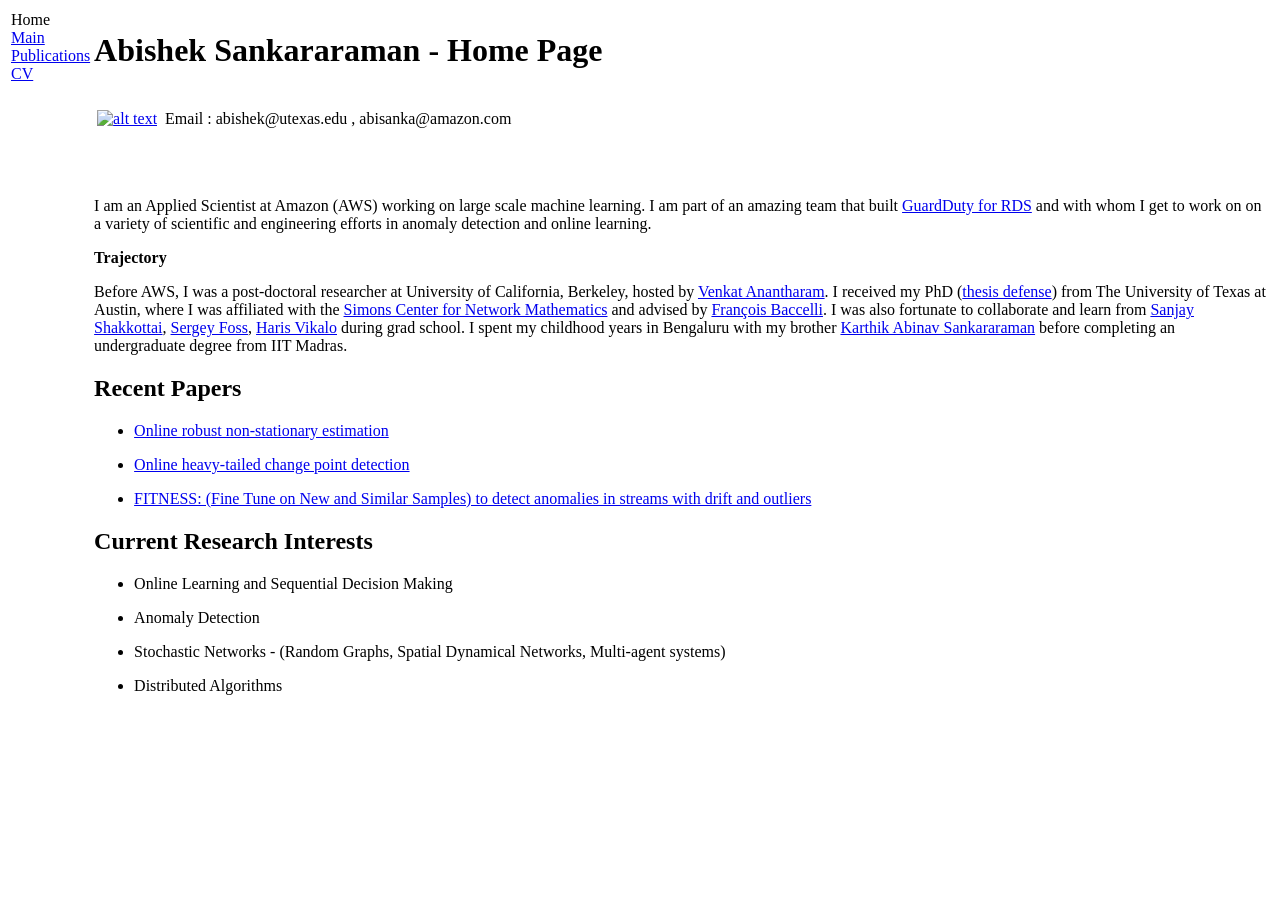
==== index.html @ 53f85225 "cv2024" ====
<!DOCTYPE html PUBLIC "-//W3C//DTD XHTML 1.1//EN"
  "http://www.w3.org/TR/xhtml11/DTD/xhtml11.dtd">
<html xmlns="http://www.w3.org/1999/xhtml" xml:lang="en">
<head>
<meta name="generator" content="jemdoc, see http://jemdoc.jaboc.net/" />
<meta http-equiv="Content-Type" content="text/html;charset=utf-8" />
<link rel="stylesheet" href="jemdoc.css" type="text/css" />
<title>Abishek Sankararaman - Home Page</title>
</head>
<body>
<script type="text/javascript">
var gaJsHost = (("https:" == document.location.protocol) ? "https://ssl." : "http://www.");
document.write(unescape("%3Cscript src='" + gaJsHost + "google-analytics.com/ga.js' type='text/javascript'%3E%3C/script%3E"));
</script>
<script type="text/javascript">
try {
    var pageTracker = _gat._getTracker("UA-58526643-1");
    pageTracker._trackPageview();
} catch(err) {}</script>
<table summary="Table for page layout." id="tlayout">
<tr valign="top">
<td id="layout-menu">
<div class="menu-category">Home</div>
<div class="menu-item"><a href="index.html" class="current">Main</a></div>
<div class="menu-item"><a href="pubs_by_year.html">Publications</a></div>
<div class="menu-item"><a href="CV_Abishek_Sankararaman_May_2024.pdf">CV</a></div>
</td>
<td id="layout-content">
<div id="toptitle">
<h1>Abishek Sankararaman - Home Page</h1>
<div id="subtitle"></div>
</div>
<table class="imgtable"><tr><td>
<a href="IMGLINKTARGET"><img src="jan20.jpg" alt="alt text" width="265px" height="250px" /></a>&nbsp;</td>
<td align="left"><p>Email : abishek@utexas.edu , abisanka@amazon.com</p>
</td></tr></table>
<p><br /></p>
<p>I am an Applied Scientist at Amazon (AWS) working on large scale machine learning. I am part of an amazing team that built <a href="https://docs.aws.amazon.com/guardduty/latest/ug/rds-protection.html">GuardDuty for RDS</a> and with whom I get to work on on a variety of scientific and engineering efforts in anomaly detection and online learning. <br /></p>
<p><b>Trajectory</b> <br /></p>
<p>Before AWS, I was a  post-doctoral researcher at University of California, Berkeley, hosted by <a href="https://people.eecs.berkeley.edu/~ananth/?_ga=2.265916295.944206018.1658767219-220427129.1570763517">Venkat Anantharam</a>. I received my PhD (<a href="defense_slides.pdf">thesis defense</a>) from The University of Texas at Austin, where  I was affiliated with the <a href="https://www.ma.utexas.edu/simons/">Simons Center for Network Mathematics</a> and advised by <a href="http://www.ma.utexas.edu/users/baccelli/">François Baccelli</a>. I was also fortunate to collaborate and learn from <a href="https://sites.google.com/view/sanjay-shakkottai/home">Sanjay Shakkottai</a>, <a href="https://researchportal.hw.ac.uk/en/persons/sergey-foss">Sergey Foss</a>, <a href="http://users.ece.utexas.edu/~hvikalo/">Haris Vikalo</a> during grad school. I spent my childhood years in Bengaluru with my brother <a href="http://karthikabinavs.xyz/">Karthik Abinav Sankararaman</a> before completing an undergraduate degree from IIT Madras.</p>
<h2>Recent Papers</h2>
<ul>
<li><p><a href="online_estimation.pdf">Online robust non-stationary estimation</a></p>
</li>
<li><p><a href="ocpd.pdf">Online heavy-tailed change point detection</a></p>
</li>
<li><p><a href="fitness_ad.pdf">FITNESS: (Fine Tune on New and Similar Samples) to detect anomalies in streams with drift and outliers</a></p>
</li>
</ul>
<h2>Current Research Interests</h2>
<ul>
<li><p>Online Learning and Sequential Decision Making</p>
</li>
<li><p>Anomaly Detection</p>
</li>
<li><p>Stochastic Networks - (Random Graphs, Spatial Dynamical Networks, Multi-agent systems)</p>
</li>
<li><p>Distributed Algorithms</p>
</li>
</ul>
</td>
</tr>
</table>
</body>
</html>
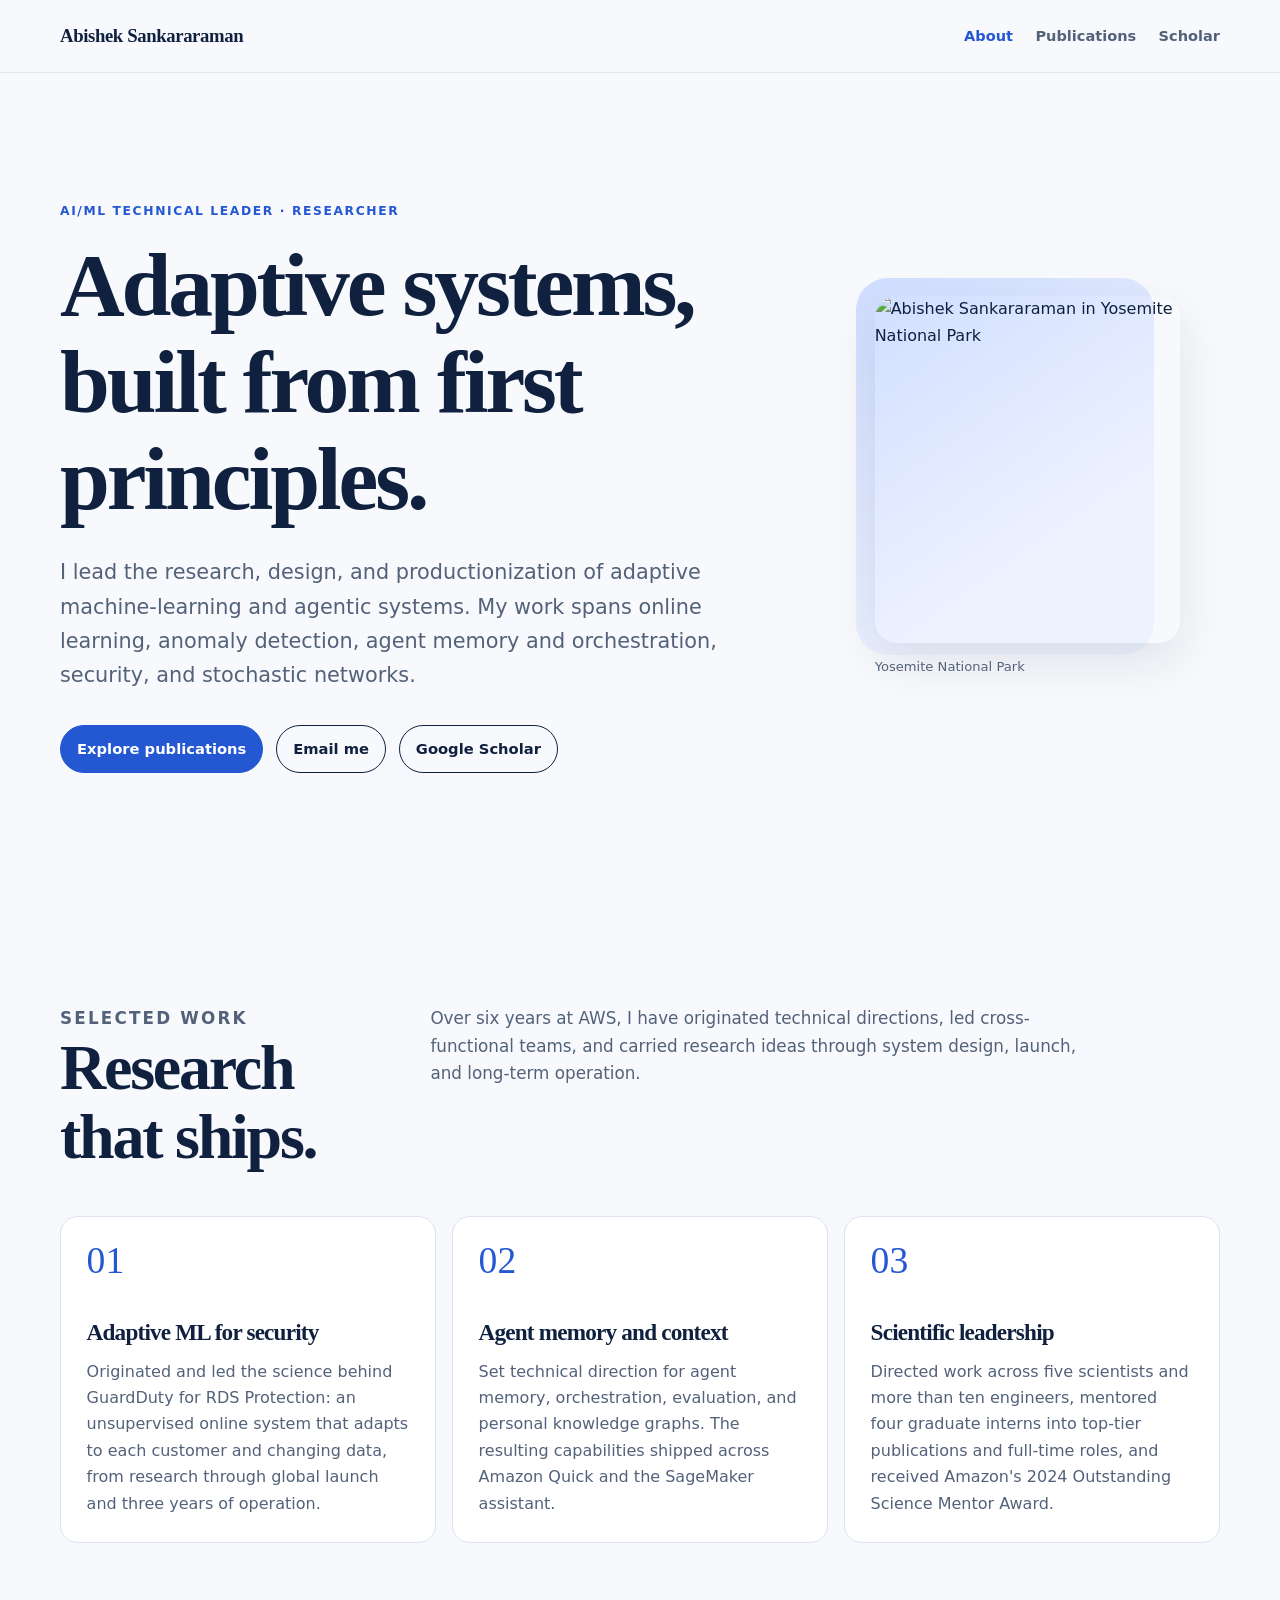
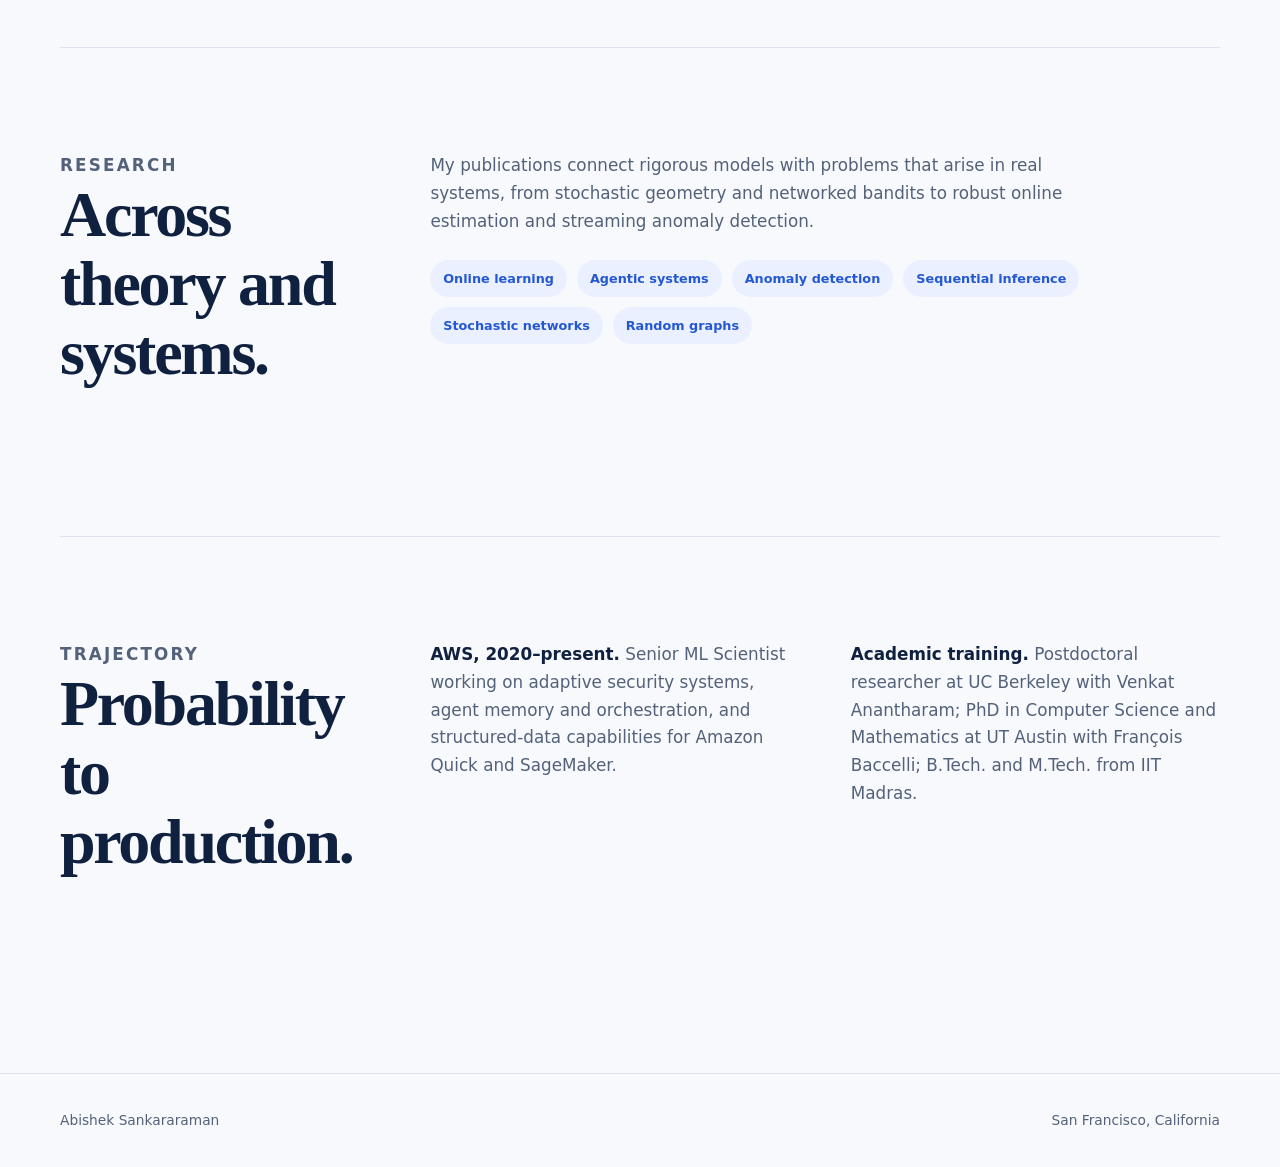
==== commit 0003e0b8: "Redesign site and update publications" ====
--- a/index.html
+++ b/index.html
@@ -1,65 +1,108 @@
-<!DOCTYPE html PUBLIC "-//W3C//DTD XHTML 1.1//EN"
-  "http://www.w3.org/TR/xhtml11/DTD/xhtml11.dtd">
-<html xmlns="http://www.w3.org/1999/xhtml" xml:lang="en">
+<!doctype html>
+<html lang="en">
 <head>
-<meta name="generator" content="jemdoc, see http://jemdoc.jaboc.net/" />
-<meta http-equiv="Content-Type" content="text/html;charset=utf-8" />
-<link rel="stylesheet" href="jemdoc.css" type="text/css" />
-<title>Abishek Sankararaman - Home Page</title>
+  <meta charset="utf-8">
+  <meta name="viewport" content="width=device-width, initial-scale=1">
+  <meta name="description" content="Abishek Sankararaman is an AI/ML technical leader working on adaptive learning, agentic systems, security, and stochastic networks.">
+  <title>Abishek Sankararaman</title>
+  <link rel="stylesheet" href="styles.css">
 </head>
 <body>
-<script type="text/javascript">
-var gaJsHost = (("https:" == document.location.protocol) ? "https://ssl." : "http://www.");
-document.write(unescape("%3Cscript src='" + gaJsHost + "google-analytics.com/ga.js' type='text/javascript'%3E%3C/script%3E"));
-</script>
-<script type="text/javascript">
-try {
-    var pageTracker = _gat._getTracker("UA-58526643-1");
-    pageTracker._trackPageview();
-} catch(err) {}</script>
-<table summary="Table for page layout." id="tlayout">
-<tr valign="top">
-<td id="layout-menu">
-<div class="menu-category">Home</div>
-<div class="menu-item"><a href="index.html" class="current">Main</a></div>
-<div class="menu-item"><a href="pubs_by_year.html">Publications</a></div>
-<div class="menu-item"><a href="CV_Abishek_Sankararaman_May_2024.pdf">CV</a></div>
-</td>
-<td id="layout-content">
-<div id="toptitle">
-<h1>Abishek Sankararaman - Home Page</h1>
-<div id="subtitle"></div>
-</div>
-<table class="imgtable"><tr><td>
-<a href="IMGLINKTARGET"><img src="jan20.jpg" alt="alt text" width="265px" height="250px" /></a>&nbsp;</td>
-<td align="left"><p>Email : abishek@utexas.edu , abisanka@amazon.com</p>
-</td></tr></table>
-<p><br /></p>
-<p>I am an Applied Scientist at Amazon (AWS) working on large scale machine learning. I am part of an amazing team that built <a href="https://docs.aws.amazon.com/guardduty/latest/ug/rds-protection.html">GuardDuty for RDS</a> and with whom I get to work on on a variety of scientific and engineering efforts in anomaly detection and online learning. <br /></p>
-<p><b>Trajectory</b> <br /></p>
-<p>Before AWS, I was a  post-doctoral researcher at University of California, Berkeley, hosted by <a href="https://people.eecs.berkeley.edu/~ananth/?_ga=2.265916295.944206018.1658767219-220427129.1570763517">Venkat Anantharam</a>. I received my PhD (<a href="defense_slides.pdf">thesis defense</a>) from The University of Texas at Austin, where  I was affiliated with the <a href="https://www.ma.utexas.edu/simons/">Simons Center for Network Mathematics</a> and advised by <a href="http://www.ma.utexas.edu/users/baccelli/">François Baccelli</a>. I was also fortunate to collaborate and learn from <a href="https://sites.google.com/view/sanjay-shakkottai/home">Sanjay Shakkottai</a>, <a href="https://researchportal.hw.ac.uk/en/persons/sergey-foss">Sergey Foss</a>, <a href="http://users.ece.utexas.edu/~hvikalo/">Haris Vikalo</a> during grad school. I spent my childhood years in Bengaluru with my brother <a href="http://karthikabinavs.xyz/">Karthik Abinav Sankararaman</a> before completing an undergraduate degree from IIT Madras.</p>
-<h2>Recent Papers</h2>
-<ul>
-<li><p><a href="online_estimation.pdf">Online robust non-stationary estimation</a></p>
-</li>
-<li><p><a href="ocpd.pdf">Online heavy-tailed change point detection</a></p>
-</li>
-<li><p><a href="fitness_ad.pdf">FITNESS: (Fine Tune on New and Similar Samples) to detect anomalies in streams with drift and outliers</a></p>
-</li>
-</ul>
-<h2>Current Research Interests</h2>
-<ul>
-<li><p>Online Learning and Sequential Decision Making</p>
-</li>
-<li><p>Anomaly Detection</p>
-</li>
-<li><p>Stochastic Networks - (Random Graphs, Spatial Dynamical Networks, Multi-agent systems)</p>
-</li>
-<li><p>Distributed Algorithms</p>
-</li>
-</ul>
-</td>
-</tr>
-</table>
+  <header class="site-header">
+    <nav class="nav" aria-label="Primary navigation">
+      <a class="wordmark" href="index.html">Abishek Sankararaman</a>
+      <div class="nav-links">
+        <a href="index.html" aria-current="page">About</a>
+        <a href="pubs_by_year.html">Publications</a>
+        <a class="scholar-link" href="https://scholar.google.com/citations?user=3T9FHn0AAAAJ&hl=en">Scholar</a>
+      </div>
+    </nav>
+  </header>
+
+  <main>
+    <section class="shell hero">
+      <div>
+        <p class="eyebrow">AI/ML technical leader · researcher</p>
+        <h1>Adaptive systems, built from first principles.</h1>
+        <p class="hero-copy">I lead the research, design, and productionization of adaptive machine-learning and agentic systems. My work spans online learning, anomaly detection, agent memory and orchestration, security, and stochastic networks.</p>
+        <div class="actions">
+          <a class="button primary" href="pubs_by_year.html">Explore publications</a>
+          <a class="button" href="mailto:abishek.90@gmail.com">Email me</a>
+          <a class="button" href="https://scholar.google.com/citations?user=3T9FHn0AAAAJ&hl=en">Google Scholar</a>
+        </div>
+      </div>
+      <figure class="portrait-wrap">
+        <img class="portrait" src="jan20.jpg" alt="Abishek Sankararaman in Yosemite National Park">
+        <figcaption class="portrait-note">Yosemite National Park</figcaption>
+      </figure>
+    </section>
+
+    <section class="shell section" id="work">
+      <div class="section-heading">
+        <div>
+          <p class="kicker">Selected work</p>
+          <h2>Research that ships.</h2>
+        </div>
+        <p>Over six years at AWS, I have originated technical directions, led cross-functional teams, and carried research ideas through system design, launch, and long-term operation.</p>
+      </div>
+      <div class="work-grid">
+        <article class="work-card">
+          <div class="number">01</div>
+          <h3>Adaptive ML for security</h3>
+          <p>Originated and led the science behind GuardDuty for RDS Protection: an unsupervised online system that adapts to each customer and changing data, from research through global launch and three years of operation.</p>
+        </article>
+        <article class="work-card">
+          <div class="number">02</div>
+          <h3>Agent memory and context</h3>
+          <p>Set technical direction for agent memory, orchestration, evaluation, and personal knowledge graphs. The resulting capabilities shipped across Amazon Quick and the SageMaker assistant.</p>
+        </article>
+        <article class="work-card">
+          <div class="number">03</div>
+          <h3>Scientific leadership</h3>
+          <p>Directed work across five scientists and more than ten engineers, mentored four graduate interns into top-tier publications and full-time roles, and received Amazon's 2024 Outstanding Science Mentor Award.</p>
+        </article>
+      </div>
+    </section>
+
+    <section class="shell section" id="research">
+      <div class="section-heading">
+        <div>
+          <p class="kicker">Research</p>
+          <h2>Across theory and systems.</h2>
+        </div>
+        <div>
+          <p>My publications connect rigorous models with problems that arise in real systems, from stochastic geometry and networked bandits to robust online estimation and streaming anomaly detection.</p>
+          <div class="research-strip" aria-label="Research interests" style="margin-top: 1.5rem">
+            <span>Online learning</span>
+            <span>Agentic systems</span>
+            <span>Anomaly detection</span>
+            <span>Sequential inference</span>
+            <span>Stochastic networks</span>
+            <span>Random graphs</span>
+          </div>
+        </div>
+      </div>
+    </section>
+
+    <section class="shell section" id="trajectory">
+      <div class="section-heading">
+        <div>
+          <p class="kicker">Trajectory</p>
+          <h2>Probability to production.</h2>
+        </div>
+        <div class="trajectory">
+          <p><strong>AWS, 2020–present.</strong> Senior ML Scientist working on adaptive security systems, agent memory and orchestration, and structured-data capabilities for Amazon Quick and SageMaker.</p>
+          <p><strong>Academic training.</strong> Postdoctoral researcher at UC Berkeley with Venkat Anantharam; PhD in Computer Science and Mathematics at UT Austin with François Baccelli; B.Tech. and M.Tech. from IIT Madras.</p>
+        </div>
+      </div>
+    </section>
+  </main>
+
+  <footer class="site-footer">
+    <div class="shell footer-inner">
+      <span>Abishek Sankararaman</span>
+      <span>San Francisco, California</span>
+    </div>
+  </footer>
 </body>
 </html>
--- a/styles.css
+++ b/styles.css
@@ -0,0 +1,406 @@
+:root {
+  --ink: #10213f;
+  --ink-soft: #53627a;
+  --paper: #f7f9fc;
+  --surface: #ffffff;
+  --line: #dce3ee;
+  --blue: #2458d3;
+  --blue-soft: #eaf0ff;
+  --navy: #09162d;
+  --max-width: 1160px;
+  --shadow: 0 18px 50px rgba(16, 33, 63, 0.1);
+}
+
+* { box-sizing: border-box; }
+
+html {
+  scroll-behavior: smooth;
+  scroll-padding-top: 6rem;
+}
+
+body {
+  margin: 0;
+  color: var(--ink);
+  background: var(--paper);
+  font-family: Inter, ui-sans-serif, system-ui, -apple-system, BlinkMacSystemFont, "Segoe UI", sans-serif;
+  font-size: 16px;
+  line-height: 1.65;
+}
+
+a { color: var(--blue); }
+
+a:hover { color: #163d9d; }
+
+.site-header {
+  position: sticky;
+  z-index: 10;
+  top: 0;
+  border-bottom: 1px solid rgba(220, 227, 238, 0.82);
+  background: rgba(247, 249, 252, 0.92);
+  backdrop-filter: blur(18px);
+}
+
+.nav {
+  display: flex;
+  align-items: center;
+  justify-content: space-between;
+  width: min(calc(100% - 2rem), var(--max-width));
+  min-height: 72px;
+  margin: 0 auto;
+}
+
+.wordmark {
+  color: var(--ink);
+  font-family: Georgia, "Times New Roman", serif;
+  font-size: 1.17rem;
+  font-weight: 700;
+  letter-spacing: -0.02em;
+  text-decoration: none;
+}
+
+.nav-links {
+  display: flex;
+  align-items: center;
+  gap: 1.4rem;
+}
+
+.nav-links a {
+  color: var(--ink-soft);
+  font-size: 0.91rem;
+  font-weight: 650;
+  text-decoration: none;
+}
+
+.nav-links a[aria-current="page"],
+.nav-links a:hover { color: var(--blue); }
+
+.shell {
+  width: min(calc(100% - 2rem), var(--max-width));
+  margin: 0 auto;
+}
+
+.hero {
+  display: grid;
+  grid-template-columns: minmax(0, 1.28fr) minmax(270px, 0.72fr);
+  gap: clamp(2rem, 7vw, 6rem);
+  align-items: center;
+  min-height: calc(100vh - 72px);
+  padding: 5.5rem 0;
+}
+
+.eyebrow,
+.kicker {
+  margin: 0 0 1rem;
+  color: var(--blue);
+  font-size: 0.77rem;
+  font-weight: 800;
+  letter-spacing: 0.13em;
+  text-transform: uppercase;
+}
+
+h1, h2, h3 {
+  font-family: Georgia, "Times New Roman", serif;
+  letter-spacing: -0.035em;
+  line-height: 1.08;
+}
+
+h1 {
+  max-width: 790px;
+  margin: 0;
+  font-size: clamp(3.2rem, 7vw, 6.4rem);
+  font-weight: 600;
+}
+
+.hero-copy {
+  max-width: 720px;
+  margin: 1.75rem 0 0;
+  color: var(--ink-soft);
+  font-size: clamp(1.08rem, 2vw, 1.3rem);
+  line-height: 1.65;
+}
+
+.actions {
+  display: flex;
+  flex-wrap: wrap;
+  gap: 0.8rem;
+  margin-top: 2rem;
+}
+
+.button {
+  display: inline-flex;
+  align-items: center;
+  justify-content: center;
+  min-height: 46px;
+  padding: 0.7rem 1rem;
+  border: 1px solid var(--ink);
+  border-radius: 999px;
+  color: var(--ink);
+  font-size: 0.92rem;
+  font-weight: 750;
+  text-decoration: none;
+}
+
+.button.primary {
+  border-color: var(--blue);
+  color: #fff;
+  background: var(--blue);
+}
+
+.button:hover {
+  color: #fff;
+  background: var(--ink);
+}
+
+.portrait-wrap { position: relative; }
+
+.portrait-wrap::before {
+  position: absolute;
+  inset: -1.15rem 1.6rem 1.4rem -1.15rem;
+  z-index: -1;
+  border-radius: 2rem;
+  background: linear-gradient(145deg, #cfddff, #edf2ff 70%);
+  content: "";
+}
+
+.portrait {
+  display: block;
+  width: 100%;
+  aspect-ratio: 0.88;
+  border-radius: 1.35rem;
+  box-shadow: var(--shadow);
+  object-fit: cover;
+  object-position: 51% center;
+}
+
+.portrait-note {
+  margin: 0.8rem 0 0;
+  color: var(--ink-soft);
+  font-size: 0.82rem;
+}
+
+.section { padding: 6.5rem 0; }
+
+.section + .section { border-top: 1px solid var(--line); }
+
+.section-heading {
+  display: grid;
+  grid-template-columns: 0.6fr 1.4fr;
+  gap: 2rem;
+  align-items: start;
+  margin-bottom: 2.8rem;
+}
+
+.section-heading h2,
+.page-intro h1 {
+  margin: 0;
+  font-size: clamp(2.25rem, 5vw, 4.25rem);
+  font-weight: 600;
+}
+
+.section-heading p {
+  max-width: 680px;
+  margin: 0;
+  color: var(--ink-soft);
+  font-size: 1.05rem;
+}
+
+.work-grid {
+  display: grid;
+  grid-template-columns: repeat(3, 1fr);
+  gap: 1rem;
+}
+
+.work-card,
+.paper-card {
+  border: 1px solid var(--line);
+  border-radius: 1.1rem;
+  background: var(--surface);
+}
+
+.work-card {
+  min-height: 305px;
+  padding: 1.6rem;
+}
+
+.work-card .number {
+  color: var(--blue);
+  font-family: Georgia, "Times New Roman", serif;
+  font-size: 2.35rem;
+  line-height: 1;
+}
+
+.work-card h3 {
+  margin: 2.5rem 0 0.85rem;
+  font-size: 1.45rem;
+}
+
+.work-card p {
+  margin: 0;
+  color: var(--ink-soft);
+}
+
+.research-strip {
+  display: flex;
+  flex-wrap: wrap;
+  gap: 0.65rem;
+}
+
+.research-strip span,
+.venue {
+  display: inline-flex;
+  align-items: center;
+  width: fit-content;
+  border-radius: 999px;
+  color: var(--blue);
+  background: var(--blue-soft);
+  font-size: 0.8rem;
+  font-weight: 800;
+}
+
+.research-strip span { padding: 0.5rem 0.8rem; }
+
+.trajectory {
+  display: grid;
+  grid-template-columns: 1fr 1fr;
+  gap: 3.2rem;
+}
+
+.trajectory p {
+  margin: 0;
+  color: var(--ink-soft);
+}
+
+.trajectory strong { color: var(--ink); }
+
+.site-footer {
+  margin-top: 3rem;
+  padding: 2.2rem 0;
+  border-top: 1px solid var(--line);
+  color: var(--ink-soft);
+  font-size: 0.86rem;
+}
+
+.footer-inner {
+  display: flex;
+  justify-content: space-between;
+  gap: 1rem;
+}
+
+.page-intro {
+  max-width: 830px;
+  padding: 7rem 0 4rem;
+}
+
+.page-intro p {
+  max-width: 690px;
+  margin: 1.4rem 0 0;
+  color: var(--ink-soft);
+  font-size: 1.12rem;
+}
+
+.year-nav {
+  display: flex;
+  flex-wrap: wrap;
+  gap: 0.5rem;
+  margin-bottom: 4rem;
+}
+
+.year-nav a {
+  padding: 0.42rem 0.72rem;
+  border: 1px solid var(--line);
+  border-radius: 999px;
+  color: var(--ink-soft);
+  background: var(--surface);
+  font-size: 0.82rem;
+  font-weight: 750;
+  text-decoration: none;
+}
+
+.publication-year {
+  display: grid;
+  grid-template-columns: 115px 1fr;
+  gap: 2rem;
+  padding: 2.6rem 0;
+  border-top: 1px solid var(--line);
+}
+
+.publication-year h2 {
+  position: sticky;
+  top: 100px;
+  align-self: start;
+  margin: 0;
+  color: var(--blue);
+  font-size: 1.5rem;
+}
+
+.paper-list {
+  display: grid;
+  gap: 0.85rem;
+}
+
+.paper-card { padding: 1.25rem 1.35rem; }
+
+.paper-card h3 {
+  margin: 0.4rem 0 0.55rem;
+  font-family: inherit;
+  font-size: 1.02rem;
+  font-weight: 800;
+  letter-spacing: -0.012em;
+  line-height: 1.4;
+}
+
+.paper-card h3 a {
+  color: var(--ink);
+  text-decoration: none;
+}
+
+.paper-card h3 a:hover { color: var(--blue); }
+
+.paper-card p {
+  margin: 0;
+  color: var(--ink-soft);
+  font-size: 0.91rem;
+}
+
+.venue {
+  padding: 0.25rem 0.56rem;
+  font-size: 0.72rem;
+  letter-spacing: 0.025em;
+}
+
+.paper-links { margin-top: 0.5rem !important; }
+
+.paper-links a {
+  margin-right: 0.75rem;
+  font-weight: 720;
+  text-decoration: none;
+}
+
+@media (max-width: 850px) {
+  .hero { grid-template-columns: 1fr; min-height: auto; padding: 4.5rem 0 5.5rem; }
+  .hero-copy { max-width: 640px; }
+  .portrait-wrap { width: min(100%, 430px); }
+  .section-heading,
+  .trajectory { grid-template-columns: 1fr; }
+  .work-grid { grid-template-columns: 1fr; }
+  .work-card { min-height: auto; }
+  .work-card h3 { margin-top: 1.5rem; }
+}
+
+@media (max-width: 620px) {
+  .nav { min-height: 64px; }
+  .wordmark { font-size: 1rem; }
+  .nav-links { gap: 0.8rem; }
+  .nav-links a { font-size: 0.82rem; }
+  .nav-links .scholar-link { display: none; }
+  .hero { padding-top: 3.5rem; }
+  h1 { font-size: clamp(2.8rem, 15vw, 4.1rem); }
+  .section { padding: 4.5rem 0; }
+  .publication-year { grid-template-columns: 1fr; gap: 1rem; }
+  .publication-year h2 { position: static; }
+  .footer-inner { flex-direction: column; }
+}
+
+@media (prefers-reduced-motion: reduce) {
+  html { scroll-behavior: auto; }
+}
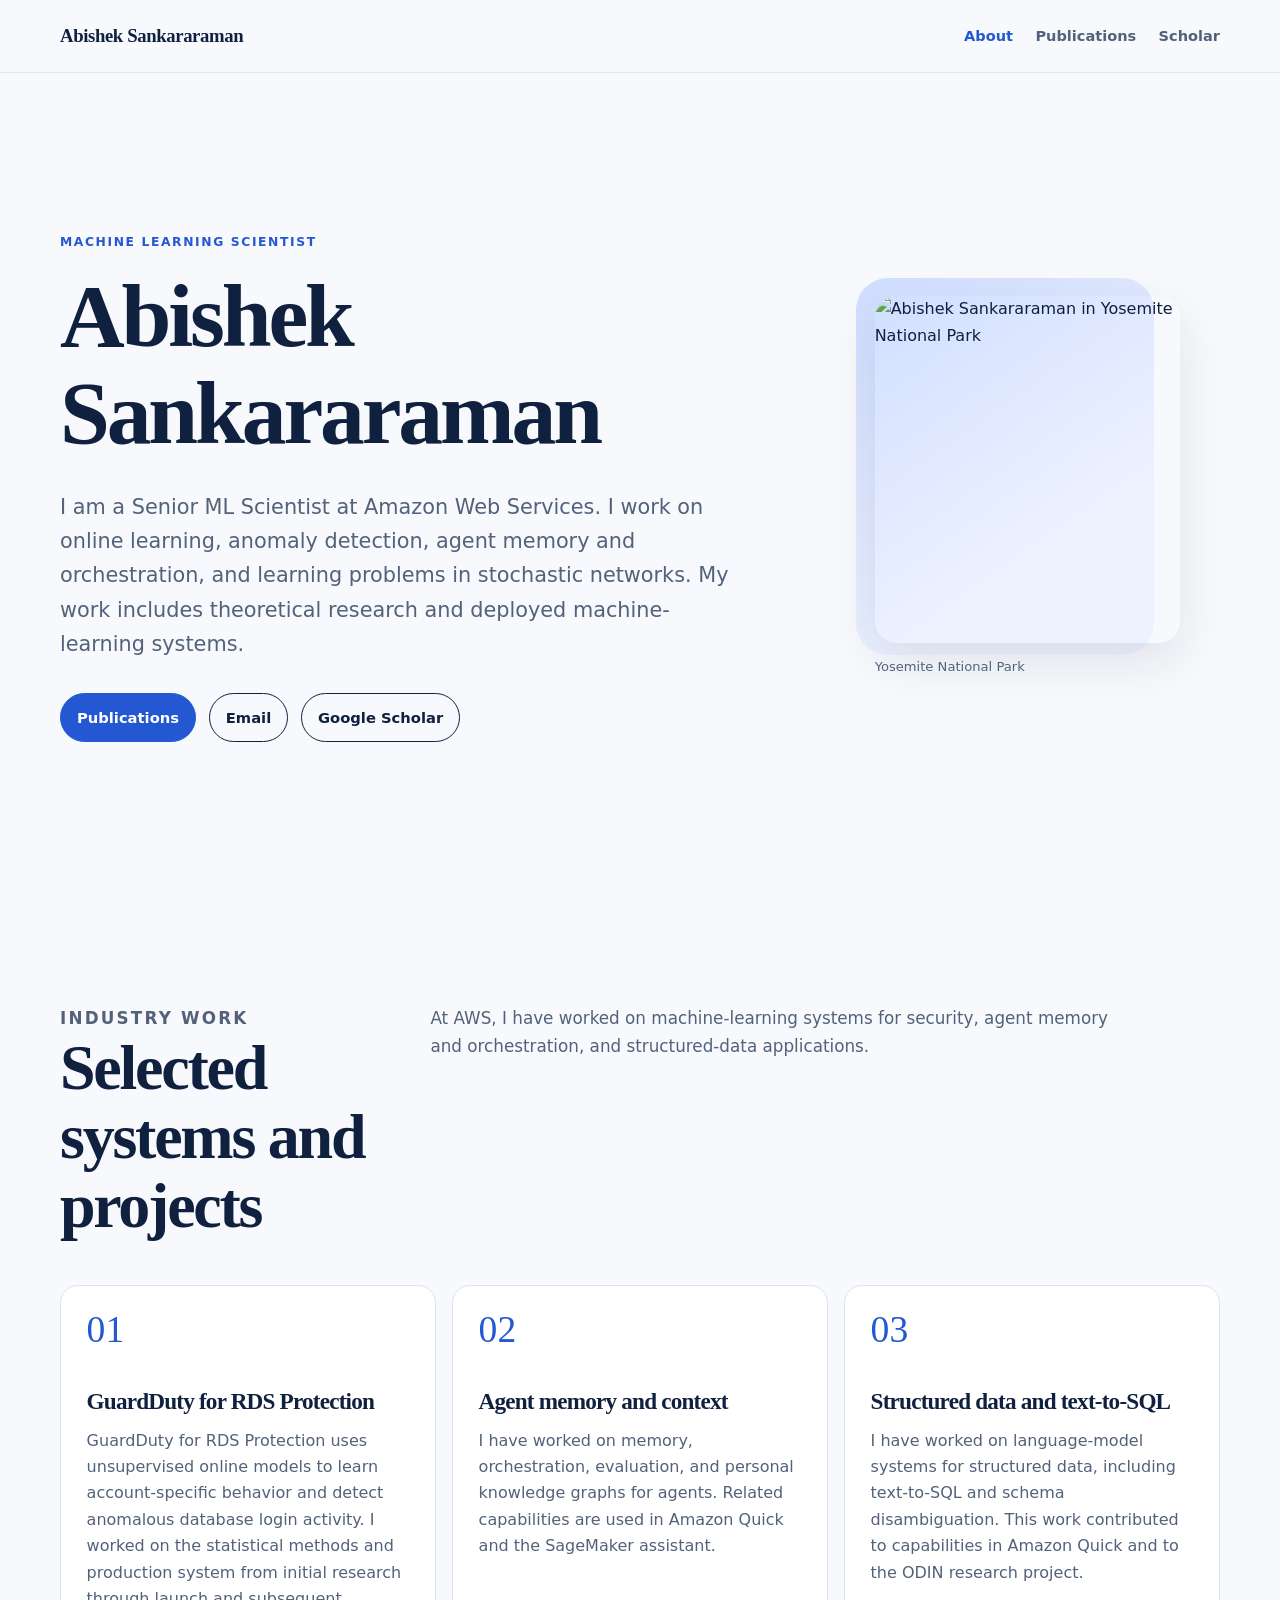
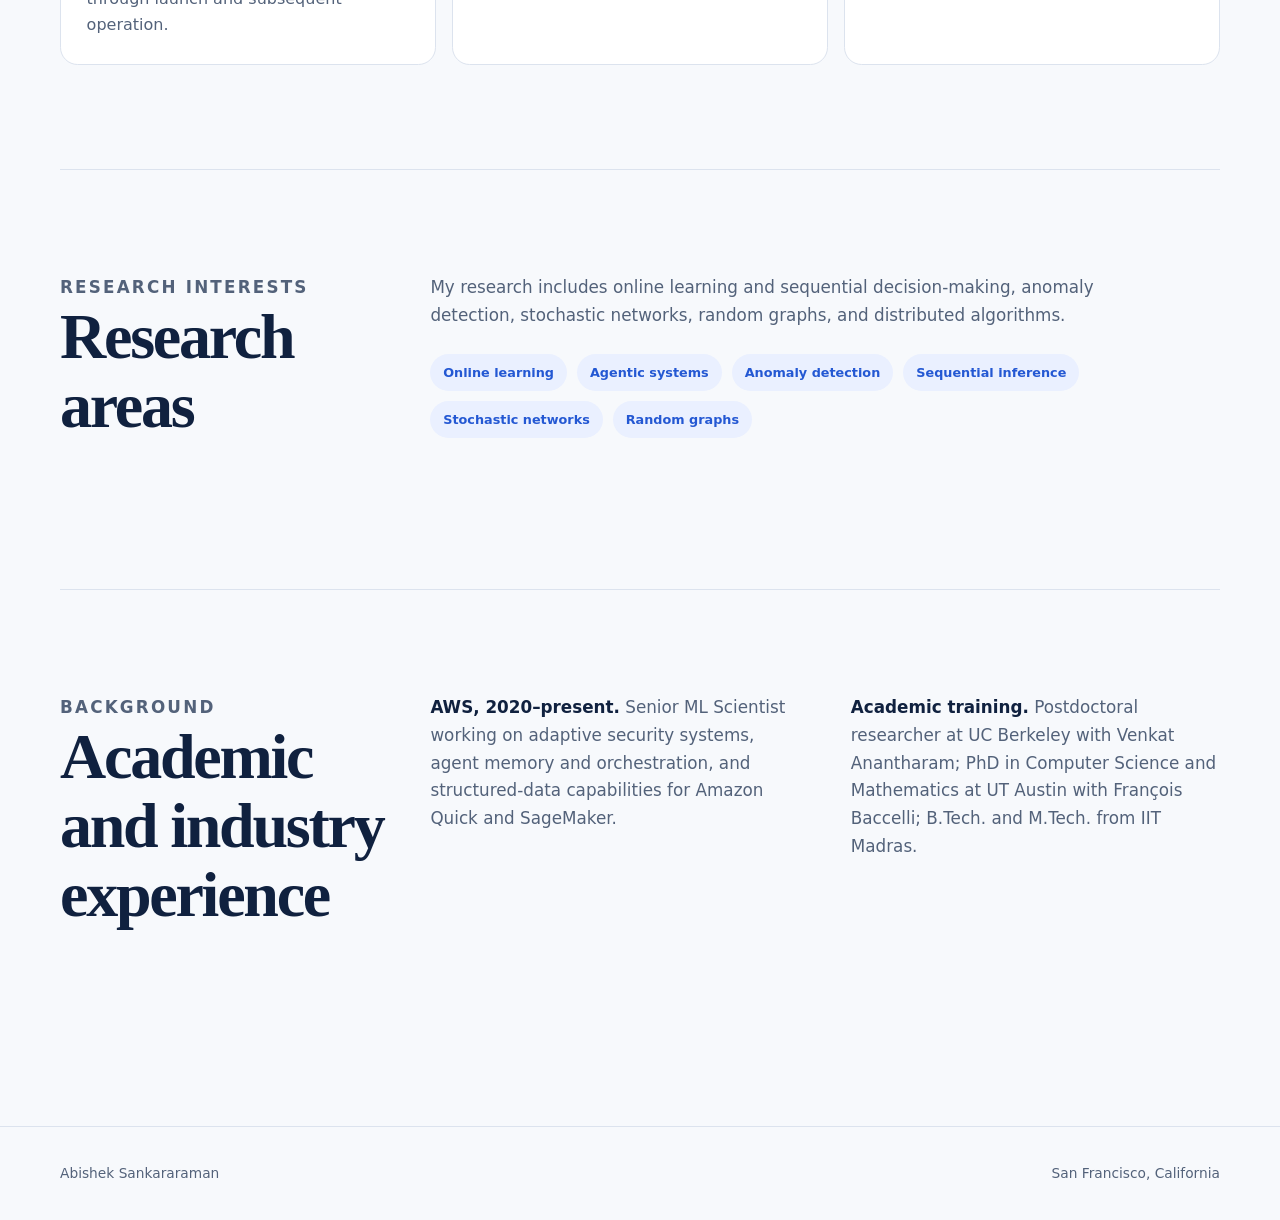
==== commit 6d1c7127: "Use a more restrained academic tone on homepage" ====
--- a/index.html
+++ b/index.html
@@ -3,7 +3,7 @@
 <head>
   <meta charset="utf-8">
   <meta name="viewport" content="width=device-width, initial-scale=1">
-  <meta name="description" content="Abishek Sankararaman is an AI/ML technical leader working on adaptive learning, agentic systems, security, and stochastic networks.">
+  <meta name="description" content="Abishek Sankararaman is a machine learning scientist working on online learning, anomaly detection, agentic systems, and stochastic networks.">
   <title>Abishek Sankararaman</title>
   <link rel="stylesheet" href="styles.css">
 </head>
@@ -22,12 +22,12 @@
   <main>
     <section class="shell hero">
       <div>
-        <p class="eyebrow">AI/ML technical leader · researcher</p>
-        <h1>Adaptive systems, built from first principles.</h1>
-        <p class="hero-copy">I lead the research, design, and productionization of adaptive machine-learning and agentic systems. My work spans online learning, anomaly detection, agent memory and orchestration, security, and stochastic networks.</p>
+        <p class="eyebrow">Machine learning scientist</p>
+        <h1>Abishek Sankararaman</h1>
+        <p class="hero-copy">I am a Senior ML Scientist at Amazon Web Services. I work on online learning, anomaly detection, agent memory and orchestration, and learning problems in stochastic networks. My work includes theoretical research and deployed machine-learning systems.</p>
         <div class="actions">
-          <a class="button primary" href="pubs_by_year.html">Explore publications</a>
-          <a class="button" href="mailto:abishek.90@gmail.com">Email me</a>
+          <a class="button primary" href="pubs_by_year.html">Publications</a>
+          <a class="button" href="mailto:abishek.90@gmail.com">Email</a>
           <a class="button" href="https://scholar.google.com/citations?user=3T9FHn0AAAAJ&hl=en">Google Scholar</a>
         </div>
       </div>
@@ -40,26 +40,26 @@
     <section class="shell section" id="work">
       <div class="section-heading">
         <div>
-          <p class="kicker">Selected work</p>
-          <h2>Research that ships.</h2>
+          <p class="kicker">Industry work</p>
+          <h2>Selected systems and projects</h2>
         </div>
-        <p>Over six years at AWS, I have originated technical directions, led cross-functional teams, and carried research ideas through system design, launch, and long-term operation.</p>
+        <p>At AWS, I have worked on machine-learning systems for security, agent memory and orchestration, and structured-data applications.</p>
       </div>
       <div class="work-grid">
         <article class="work-card">
           <div class="number">01</div>
-          <h3>Adaptive ML for security</h3>
-          <p>Originated and led the science behind GuardDuty for RDS Protection: an unsupervised online system that adapts to each customer and changing data, from research through global launch and three years of operation.</p>
+          <h3>GuardDuty for RDS Protection</h3>
+          <p>GuardDuty for RDS Protection uses unsupervised online models to learn account-specific behavior and detect anomalous database login activity. I worked on the statistical methods and production system from initial research through launch and subsequent operation.</p>
         </article>
         <article class="work-card">
           <div class="number">02</div>
           <h3>Agent memory and context</h3>
-          <p>Set technical direction for agent memory, orchestration, evaluation, and personal knowledge graphs. The resulting capabilities shipped across Amazon Quick and the SageMaker assistant.</p>
+          <p>I have worked on memory, orchestration, evaluation, and personal knowledge graphs for agents. Related capabilities are used in Amazon Quick and the SageMaker assistant.</p>
         </article>
         <article class="work-card">
           <div class="number">03</div>
-          <h3>Scientific leadership</h3>
-          <p>Directed work across five scientists and more than ten engineers, mentored four graduate interns into top-tier publications and full-time roles, and received Amazon's 2024 Outstanding Science Mentor Award.</p>
+          <h3>Structured data and text-to-SQL</h3>
+          <p>I have worked on language-model systems for structured data, including text-to-SQL and schema disambiguation. This work contributed to capabilities in Amazon Quick and to the ODIN research project.</p>
         </article>
       </div>
     </section>
@@ -67,11 +67,11 @@
     <section class="shell section" id="research">
       <div class="section-heading">
         <div>
-          <p class="kicker">Research</p>
-          <h2>Across theory and systems.</h2>
+          <p class="kicker">Research interests</p>
+          <h2>Research areas</h2>
         </div>
         <div>
-          <p>My publications connect rigorous models with problems that arise in real systems, from stochastic geometry and networked bandits to robust online estimation and streaming anomaly detection.</p>
+          <p>My research includes online learning and sequential decision-making, anomaly detection, stochastic networks, random graphs, and distributed algorithms.</p>
           <div class="research-strip" aria-label="Research interests" style="margin-top: 1.5rem">
             <span>Online learning</span>
             <span>Agentic systems</span>
@@ -87,8 +87,8 @@
     <section class="shell section" id="trajectory">
       <div class="section-heading">
         <div>
-          <p class="kicker">Trajectory</p>
-          <h2>Probability to production.</h2>
+          <p class="kicker">Background</p>
+          <h2>Academic and industry experience</h2>
         </div>
         <div class="trajectory">
           <p><strong>AWS, 2020–present.</strong> Senior ML Scientist working on adaptive security systems, agent memory and orchestration, and structured-data capabilities for Amazon Quick and SageMaker.</p>
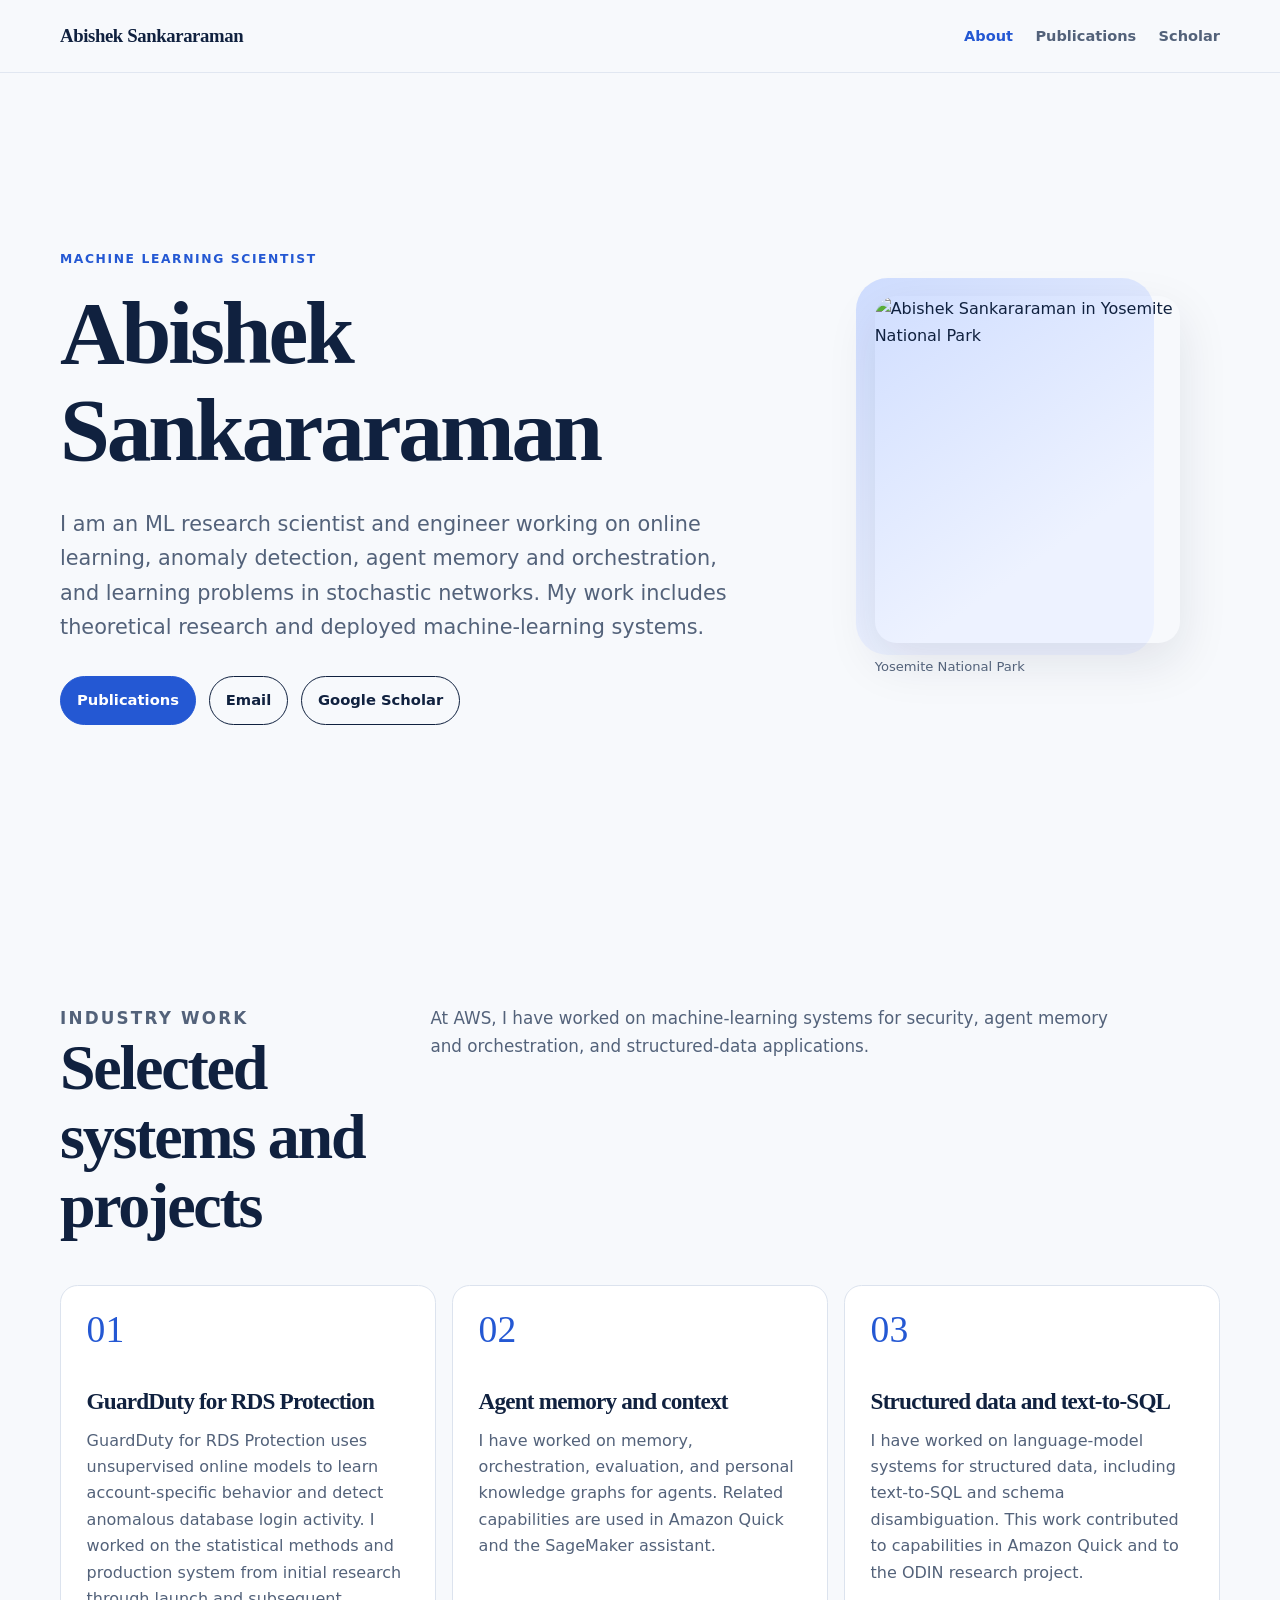
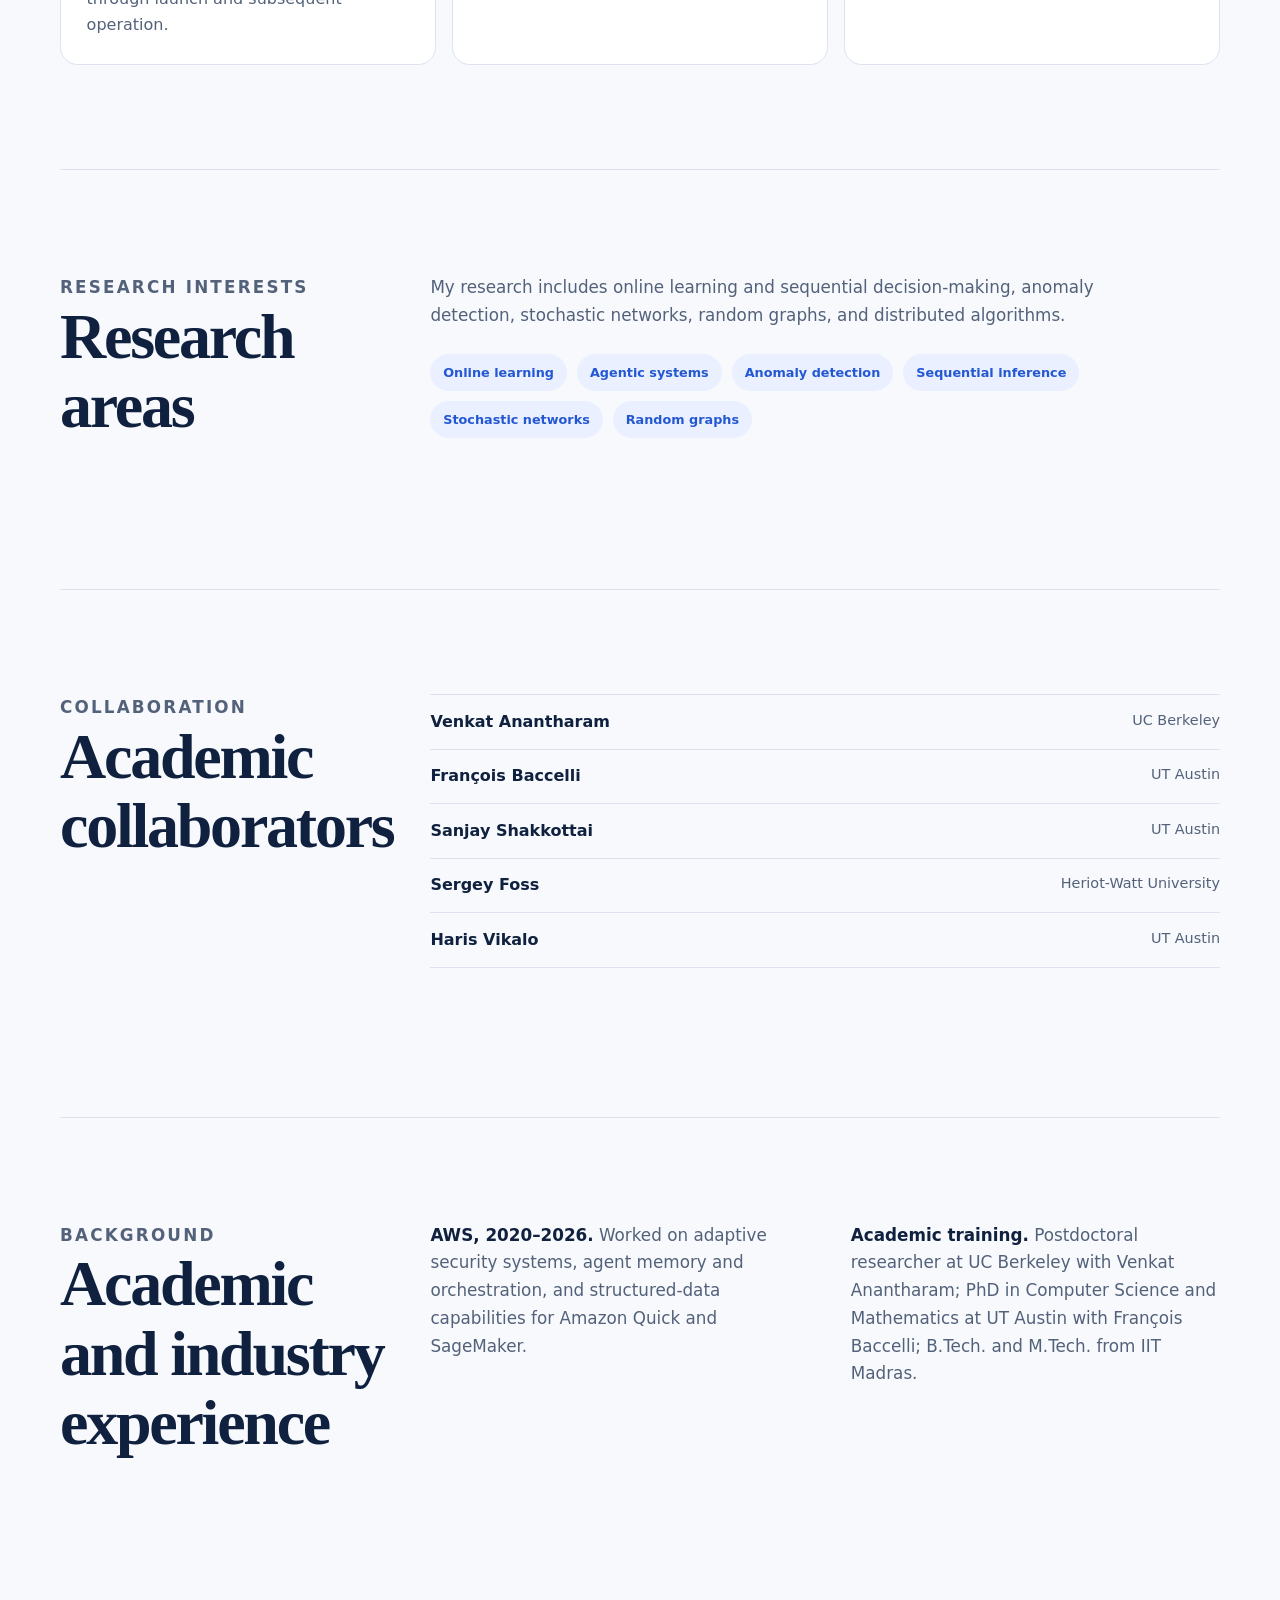
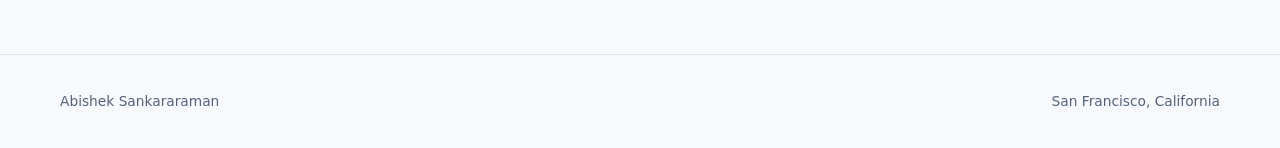
==== commit d4bcd288: "Revise introduction and add academic collaborators" ====
--- a/index.html
+++ b/index.html
@@ -24,7 +24,7 @@
       <div>
         <p class="eyebrow">Machine learning scientist</p>
         <h1>Abishek Sankararaman</h1>
-        <p class="hero-copy">I am a Senior ML Scientist at Amazon Web Services. I work on online learning, anomaly detection, agent memory and orchestration, and learning problems in stochastic networks. My work includes theoretical research and deployed machine-learning systems.</p>
+        <p class="hero-copy">I am an ML research scientist and engineer working on online learning, anomaly detection, agent memory and orchestration, and learning problems in stochastic networks. My work includes theoretical research and deployed machine-learning systems.</p>
         <div class="actions">
           <a class="button primary" href="pubs_by_year.html">Publications</a>
           <a class="button" href="mailto:abishek.90@gmail.com">Email</a>
@@ -84,6 +84,22 @@
       </div>
     </section>
 
+    <section class="shell section" id="collaborators">
+      <div class="section-heading">
+        <div>
+          <p class="kicker">Collaboration</p>
+          <h2>Academic collaborators</h2>
+        </div>
+        <ul class="collaborator-list">
+          <li><a href="https://www2.eecs.berkeley.edu/Faculty/Homepages/anantharam.html">Venkat Anantharam</a><span>UC Berkeley</span></li>
+          <li><a href="https://ece.utexas.edu/people/faculty/francois-baccelli">François Baccelli</a><span>UT Austin</span></li>
+          <li><a href="https://www.cs.utexas.edu/people/faculty-researchers/sanjay-shakkottai">Sanjay Shakkottai</a><span>UT Austin</span></li>
+          <li><a href="https://www.hw.ac.uk/profiles/uk/school/macs/faculty/sergey-foss">Sergey Foss</a><span>Heriot-Watt University</span></li>
+          <li><a href="https://ece.utexas.edu/people/faculty/haris-vikalo">Haris Vikalo</a><span>UT Austin</span></li>
+        </ul>
+      </div>
+    </section>
+
     <section class="shell section" id="trajectory">
       <div class="section-heading">
         <div>
@@ -91,7 +107,7 @@
           <h2>Academic and industry experience</h2>
         </div>
         <div class="trajectory">
-          <p><strong>AWS, 2020–present.</strong> Senior ML Scientist working on adaptive security systems, agent memory and orchestration, and structured-data capabilities for Amazon Quick and SageMaker.</p>
+          <p><strong>AWS, 2020–2026.</strong> Worked on adaptive security systems, agent memory and orchestration, and structured-data capabilities for Amazon Quick and SageMaker.</p>
           <p><strong>Academic training.</strong> Postdoctoral researcher at UC Berkeley with Venkat Anantharam; PhD in Computer Science and Mathematics at UT Austin with François Baccelli; B.Tech. and M.Tech. from IIT Madras.</p>
         </div>
       </div>
--- a/styles.css
+++ b/styles.css
@@ -258,6 +258,35 @@
 }
 
 .research-strip span { padding: 0.5rem 0.8rem; }
+
+.collaborator-list {
+  margin: 0;
+  padding: 0;
+  border-top: 1px solid var(--line);
+  list-style: none;
+}
+
+.collaborator-list li {
+  display: flex;
+  justify-content: space-between;
+  gap: 1.5rem;
+  padding: 0.85rem 0;
+  border-bottom: 1px solid var(--line);
+}
+
+.collaborator-list a {
+  color: var(--ink);
+  font-weight: 700;
+  text-decoration: none;
+}
+
+.collaborator-list a:hover { color: var(--blue); }
+
+.collaborator-list span {
+  color: var(--ink-soft);
+  font-size: 0.9rem;
+  text-align: right;
+}
 
 .trajectory {
   display: grid;
